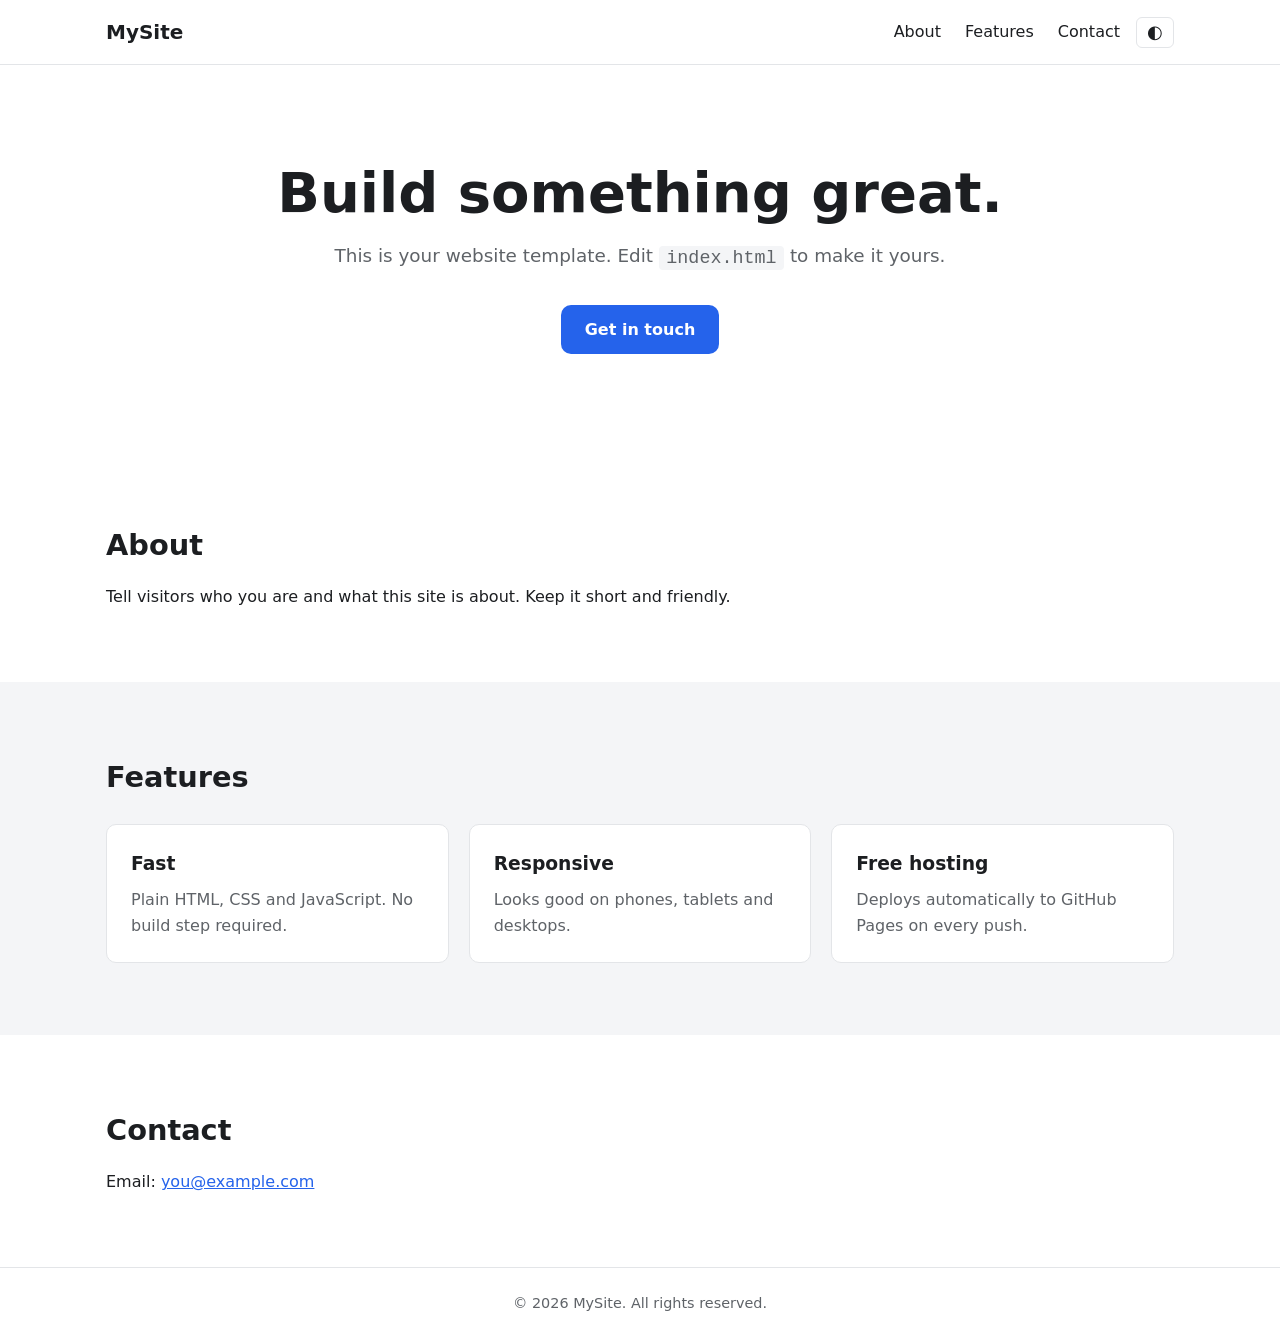
==== index.html @ c7581a1c "Initial website template with GitHub Pages deploy" ====
<!doctype html>
<html lang="en">
<head>
  <meta charset="utf-8">
  <meta name="viewport" content="width=device-width, initial-scale=1">
  <title>My Website</title>
  <meta name="description" content="A simple website built from a template.">
  <link rel="icon" href="assets/favicon.svg" type="image/svg+xml">
  <link rel="stylesheet" href="css/style.css">
</head>
<body>
  <header class="site-header">
    <div class="container nav">
      <a href="#" class="logo">MySite</a>
      <button class="menu-toggle" aria-label="Open menu" aria-expanded="false">☰</button>
      <nav>
        <ul class="nav-links">
          <li><a href="#about">About</a></li>
          <li><a href="#features">Features</a></li>
          <li><a href="#contact">Contact</a></li>
        </ul>
      </nav>
      <button class="theme-toggle" aria-label="Toggle dark mode">◐</button>
    </div>
  </header>

  <main>
    <section class="hero">
      <div class="container">
        <h1>Build something great.</h1>
        <p>This is your website template. Edit <code>index.html</code> to make it yours.</p>
        <a href="#contact" class="btn">Get in touch</a>
      </div>
    </section>

    <section id="about" class="section">
      <div class="container">
        <h2>About</h2>
        <p>Tell visitors who you are and what this site is about. Keep it short and friendly.</p>
      </div>
    </section>

    <section id="features" class="section alt">
      <div class="container">
        <h2>Features</h2>
        <div class="cards">
          <article class="card">
            <h3>Fast</h3>
            <p>Plain HTML, CSS and JavaScript. No build step required.</p>
          </article>
          <article class="card">
            <h3>Responsive</h3>
            <p>Looks good on phones, tablets and desktops.</p>
          </article>
          <article class="card">
            <h3>Free hosting</h3>
            <p>Deploys automatically to GitHub Pages on every push.</p>
          </article>
        </div>
      </div>
    </section>

    <section id="contact" class="section">
      <div class="container">
        <h2>Contact</h2>
        <p>Email: <a href="mailto:you@example.com">you@example.com</a></p>
      </div>
    </section>
  </main>

  <footer class="site-footer">
    <div class="container">
      <p>&copy; <span id="year"></span> MySite. All rights reserved.</p>
    </div>
  </footer>

  <script src="js/main.js"></script>
</body>
</html>
---- css/style.css ----
:root {
  --bg: #ffffff;
  --bg-alt: #f4f5f7;
  --text: #1c1e21;
  --muted: #5f6368;
  --accent: #2563eb;
  --accent-text: #ffffff;
  --border: #e3e5e8;
  --radius: 10px;
  --max-width: 1100px;
}

[data-theme="dark"] {
  --bg: #121417;
  --bg-alt: #1b1e23;
  --text: #e8eaed;
  --muted: #9aa0a6;
  --accent: #60a5fa;
  --accent-text: #0b0c0e;
  --border: #2c3036;
}

* { box-sizing: border-box; margin: 0; padding: 0; }

html { scroll-behavior: smooth; }

body {
  font-family: system-ui, -apple-system, "Segoe UI", Roboto, sans-serif;
  line-height: 1.6;
  background: var(--bg);
  color: var(--text);
  transition: background 0.2s, color 0.2s;
}

a { color: var(--accent); }

code {
  background: var(--bg-alt);
  padding: 0.1em 0.4em;
  border-radius: 4px;
}

.container {
  max-width: var(--max-width);
  margin: 0 auto;
  padding: 0 16px;
}

/* Header */
.site-header {
  position: sticky;
  top: 0;
  background: var(--bg);
  border-bottom: 1px solid var(--border);
  z-index: 10;
}

.nav {
  display: flex;
  align-items: center;
  gap: 16px;
  height: 64px;
}

.logo {
  font-weight: 700;
  font-size: 1.25rem;
  color: var(--text);
  text-decoration: none;
  margin-right: auto;
}

.nav-links {
  display: flex;
  gap: 24px;
  list-style: none;
}

.nav-links a {
  color: var(--text);
  text-decoration: none;
}

.nav-links a:hover { color: var(--accent); }

.menu-toggle,
.theme-toggle {
  background: none;
  border: 1px solid var(--border);
  color: var(--text);
  border-radius: 6px;
  padding: 4px 10px;
  font-size: 1.1rem;
  cursor: pointer;
}

.menu-toggle { display: none; }

/* Hero */
.hero {
  padding: 96px 0;
  text-align: center;
}

.hero h1 {
  font-size: clamp(2rem, 6vw, 3.5rem);
  line-height: 1.15;
  margin-bottom: 16px;
}

.hero p {
  color: var(--muted);
  font-size: 1.15rem;
  margin-bottom: 32px;
}

.btn {
  display: inline-block;
  background: var(--accent);
  color: var(--accent-text);
  padding: 12px 24px;
  border-radius: var(--radius);
  text-decoration: none;
  font-weight: 600;
}

.btn:hover { opacity: 0.9; }

/* Sections */
.section { padding: 72px 0; }
.section.alt { background: var(--bg-alt); }
.section h2 { font-size: 1.8rem; margin-bottom: 16px; }

.cards {
  display: grid;
  grid-template-columns: repeat(auto-fit, minmax(240px, 1fr));
  gap: 20px;
  margin-top: 24px;
}

.card {
  background: var(--bg);
  border: 1px solid var(--border);
  border-radius: var(--radius);
  padding: 24px;
}

.card h3 { margin-bottom: 8px; }
.card p { color: var(--muted); }

/* Footer */
.site-footer {
  border-top: 1px solid var(--border);
  padding: 24px 0;
  color: var(--muted);
  text-align: center;
  font-size: 0.9rem;
}

/* Mobile */
@media (max-width: 700px) {
  .menu-toggle { display: block; }

  .nav-links {
    display: none;
    position: absolute;
    top: 64px;
    left: 0;
    right: 0;
    flex-direction: column;
    gap: 0;
    background: var(--bg);
    border-bottom: 1px solid var(--border);
  }

  .nav-links.open { display: flex; }

  .nav-links a {
    display: block;
    padding: 14px 16px;
  }
}
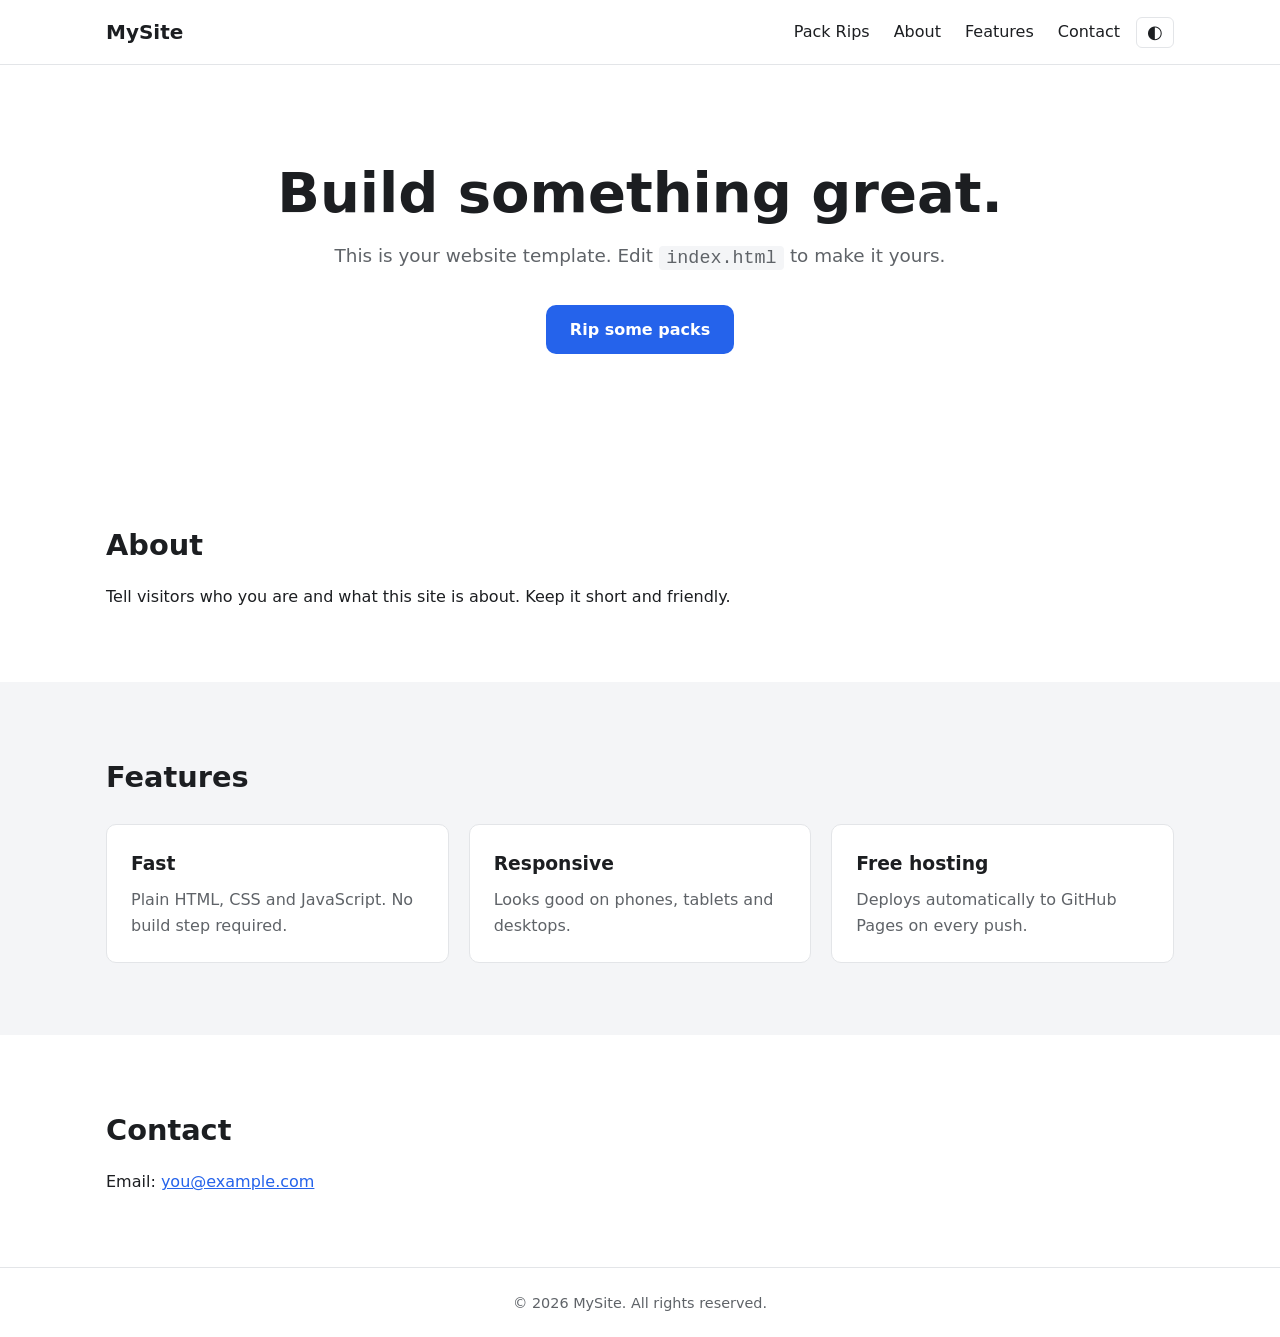
==== commit e6652966: "Add Pack Rips page: sports and creature pack opener with fake prices" ====
--- a/index.html
+++ b/index.html
@@ -15,6 +15,7 @@
       <button class="menu-toggle" aria-label="Open menu" aria-expanded="false">☰</button>
       <nav>
         <ul class="nav-links">
+          <li><a href="packs.html">Pack Rips</a></li>
           <li><a href="#about">About</a></li>
           <li><a href="#features">Features</a></li>
           <li><a href="#contact">Contact</a></li>
@@ -29,7 +30,7 @@
       <div class="container">
         <h1>Build something great.</h1>
         <p>This is your website template. Edit <code>index.html</code> to make it yours.</p>
-        <a href="#contact" class="btn">Get in touch</a>
+        <a href="packs.html" class="btn">Rip some packs</a>
       </div>
     </section>
 
